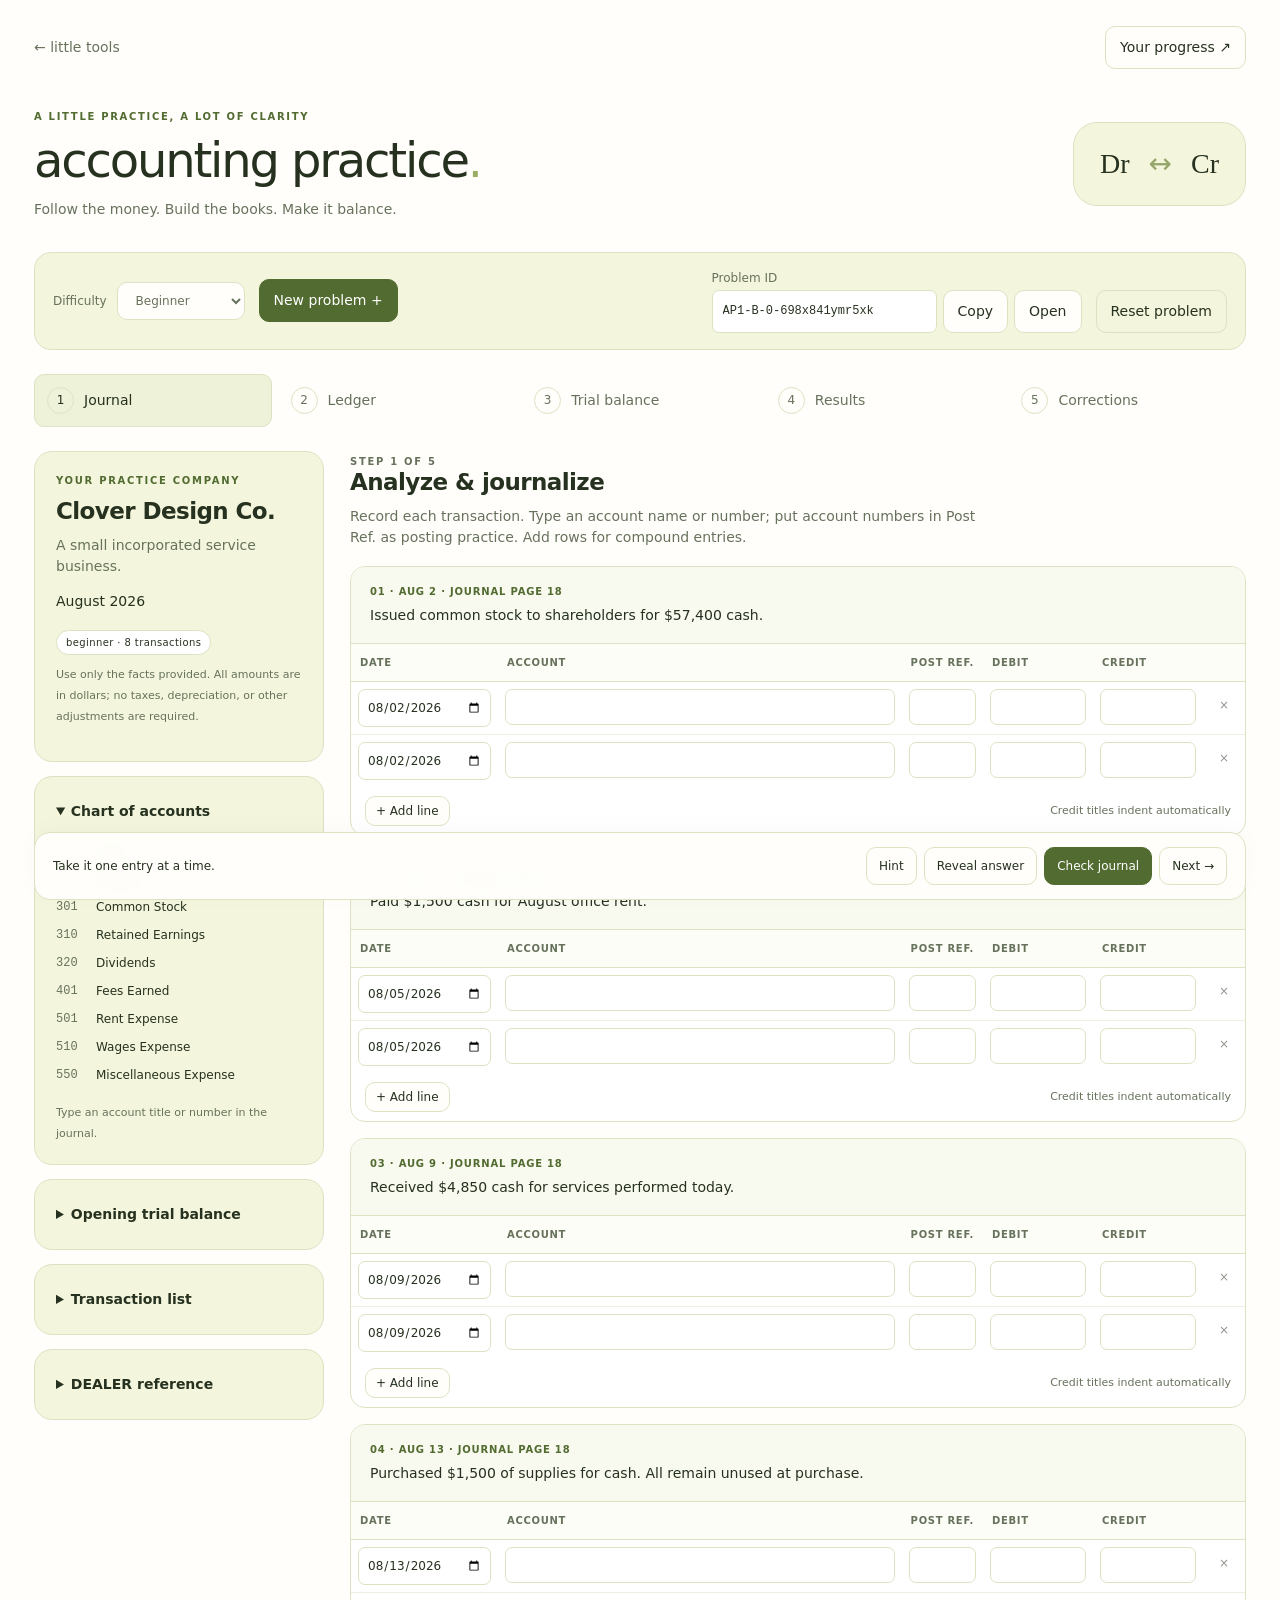
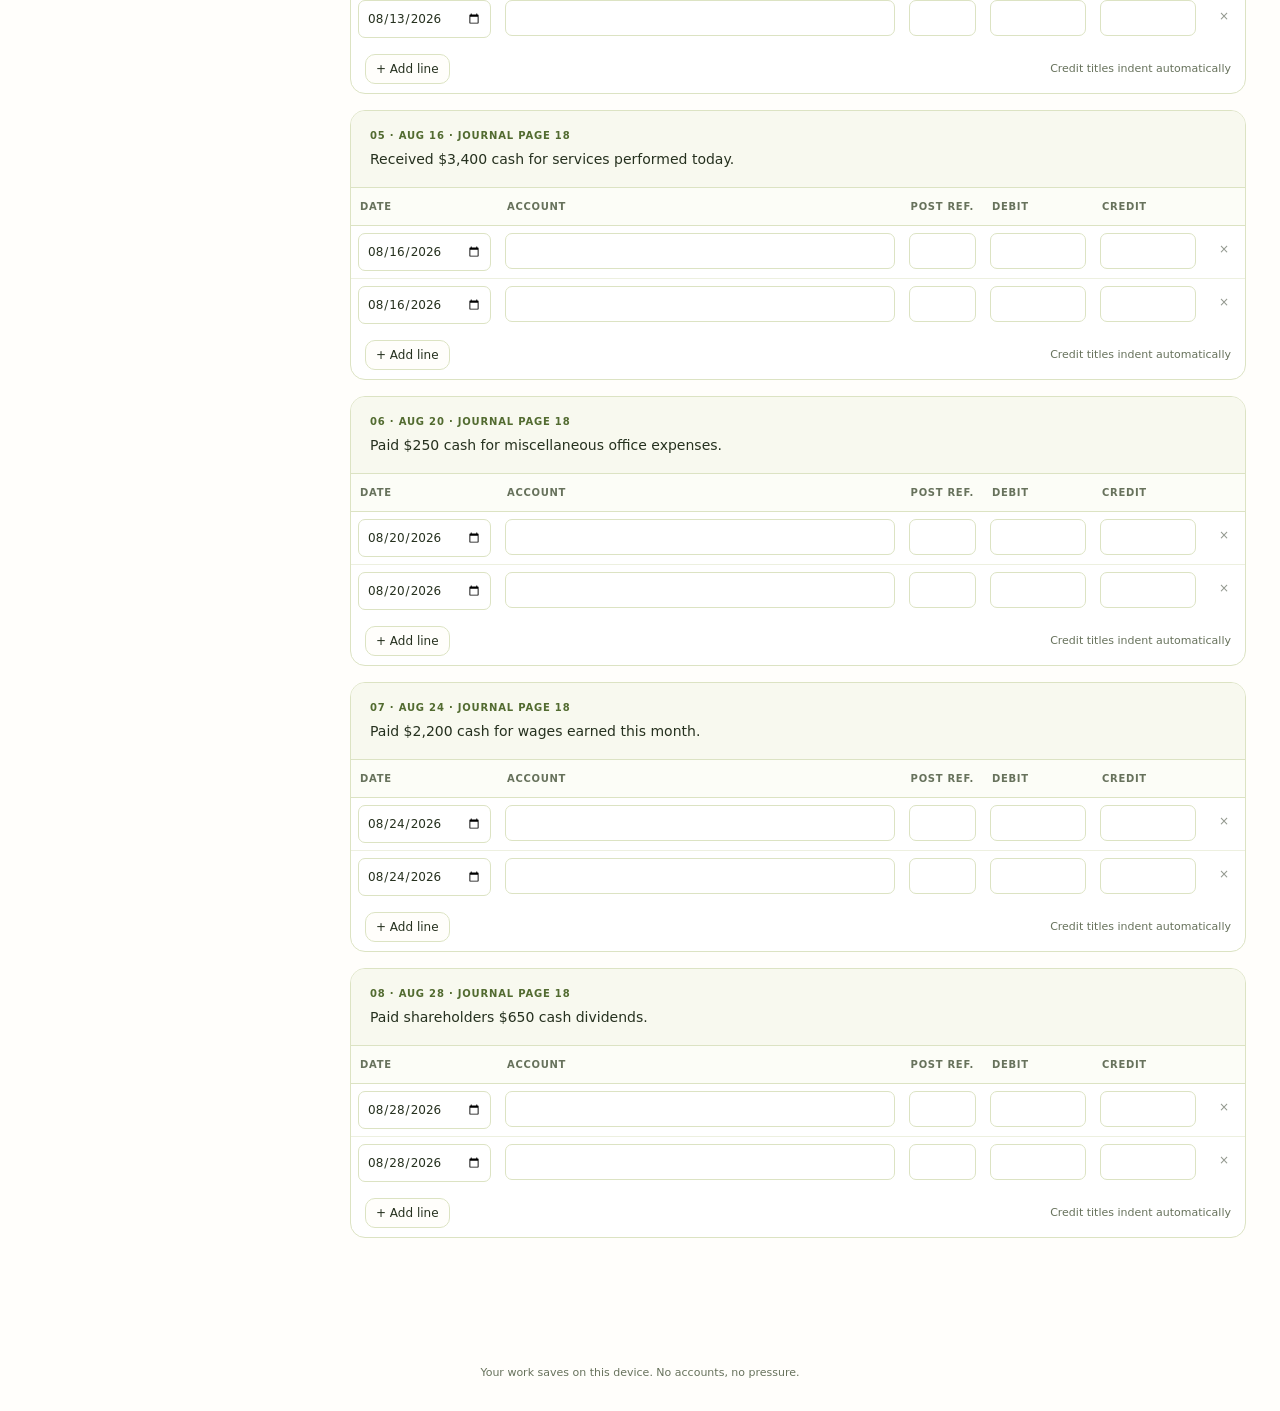
==== public/accounting-practice/index.html @ 3df8e802 "Add complete client-side Accounting Practice workflow" ====
<!doctype html>
<html lang="en">
  <head>
    <meta charset="utf-8" />
    <meta name="viewport" content="width=device-width, initial-scale=1" />
    <meta
      name="description"
      content="Practice the full accounting workflow, from journal entries to financial results, with reproducible problems and helpful feedback."
    />
    <title>accounting practice · little tools</title>
    <link rel="stylesheet" href="./style.css" />
  </head>
  <body>
    <div class="shell">
      <header>
        <a href="/" class="back">← little tools</a
        ><button id="stats-button">Your progress ↗</button>
      </header>
      <section class="hero">
        <div>
          <p class="eyebrow">a little practice, a lot of clarity</p>
          <h1>accounting practice<span>.</span></h1>
          <p class="sub">Follow the money. Build the books. Make it balance.</p>
        </div>
        <div class="hero-mark" aria-hidden="true">Dr <span>↔</span> Cr</div>
      </section>
      <div id="storage-notice" class="notice" role="status" hidden></div>
      <section class="controls" aria-label="Problem controls">
        <label
          >Difficulty<select id="difficulty">
            <option value="beginner">Beginner</option>
            <option value="intermediate">Intermediate</option>
            <option value="advanced">Advanced</option>
            <option value="custom">Custom</option>
          </select></label
        ><button id="new" class="primary">New problem +</button>
        <div class="seed-control">
          <label for="seed">Problem ID</label>
          <div>
            <input
              id="seed"
              spellcheck="false"
              aria-label="Problem ID"
            /><button id="copy" title="Copy Problem ID">Copy</button
            ><button id="open-seed">Open</button>
          </div>
        </div>
        <button id="reset" class="quiet">Reset problem</button>
      </section>
      <fieldset id="custom" hidden>
        <legend>Concepts for your next problem</legend>
        <div id="concepts"></div>
      </fieldset>
      <nav id="steps" aria-label="Practice steps"></nav>
      <div class="layout">
        <aside id="reference"></aside>
        <main id="workspace" tabindex="-1"></main>
      </div>
      <footer class="actionbar">
        <div id="feedback" role="status" aria-live="polite">
          Take it one entry at a time.
        </div>
        <div class="actions">
          <button id="hint">Hint</button
          ><button id="explain" hidden>Show explanation</button
          ><button id="reveal">Reveal answer</button
          ><button id="check" class="primary">Check journal</button
          ><button id="next" title="Next section">Next →</button>
        </div>
      </footer>
      <p class="footnote">
        Your work saves on this device. No accounts, no pressure.
      </p>
    </div>
    <dialog id="stats-dialog">
      <div class="dialog-head">
        <h2>Your practice</h2>
        <button id="close-stats" aria-label="Close statistics">✕</button>
      </div>
      <div id="stats-content"></div>
      <button id="reset-stats">Reset statistics</button>
    </dialog>
    <dialog id="confirm-dialog">
      <h2 id="confirm-title"></h2>
      <p id="confirm-text"></p>
      <form method="dialog">
        <button value="cancel">Keep working</button
        ><button value="confirm" class="primary">Continue</button>
      </form>
    </dialog>
    <datalist id="accounts"></datalist>
    <script type="module" src="./app.mjs"></script>
    <noscript
      >This practice tool needs JavaScript to generate and check
      problems.</noscript
    >
  </body>
</html>
---- public/accounting-practice/style.css ----
:root {
  --bg: #fffefb;
  --panel: #f3f5dc;
  --border: #dce3c3;
  --text: #26311f;
  --muted: #67725c;
  --accent: #526b30;
  --soft: #eef2d8;
  --bad: #a53d33;
  --reveal: #72519b;
}
* {
  box-sizing: border-box;
}
body {
  margin: 0;
  background: var(--bg);
  color: var(--text);
  font-family:
    Inter,
    ui-sans-serif,
    system-ui,
    -apple-system,
    BlinkMacSystemFont,
    "Segoe UI",
    sans-serif;
  font-size: 14px;
  line-height: 1.5;
}
.shell {
  max-width: 1460px;
  margin: auto;
  padding: 26px 34px 0;
}
header,
.hero,
.controls,
.actions,
.dialog-head,
.section-head {
  display: flex;
  align-items: center;
  justify-content: space-between;
  gap: 14px;
}
header {
  margin-bottom: 40px;
}
.back {
  color: var(--muted);
  text-decoration: none;
}
.hero {
  margin-bottom: 32px;
}
.eyebrow {
  text-transform: uppercase;
  font-size: 10px;
  font-weight: 750;
  letter-spacing: 0.17em;
  color: var(--accent);
  margin: 0 0 10px;
}
h1 {
  font-size: clamp(30px, 4vw, 48px);
  font-weight: 450;
  letter-spacing: -0.045em;
  line-height: 1.1;
  margin: 0;
}
h1 span {
  color: #9cae62;
}
.sub {
  color: var(--muted);
  margin: 12px 0 0;
}
.hero-mark {
  background: var(--panel);
  border: 1px solid var(--border);
  padding: 20px 26px;
  border-radius: 24px;
  font-family: Georgia, serif;
  font-size: 28px;
}
.hero-mark span {
  font-family: system-ui;
  color: #96a66a;
  margin: 0 12px;
}
button,
input,
select {
  font: inherit;
  color: inherit;
}
button,
select {
  background: #fffefb;
  border: 1px solid var(--border);
  border-radius: 10px;
  padding: 10px 14px;
  cursor: pointer;
}
button:hover {
  background: var(--soft);
  border-color: #a9b884;
}
button.primary {
  background: var(--accent);
  border-color: var(--accent);
  color: white;
}
button.primary:hover {
  background: #405624;
}
button:disabled {
  opacity: 0.5;
  cursor: default;
}
button.quiet {
  background: transparent;
}
input {
  min-width: 0;
  max-width: 100%;
  padding: 9px 10px;
  border: 1px solid var(--border);
  border-radius: 7px;
  background: white;
}
input:focus,
button:focus-visible,
select:focus-visible,
summary:focus-visible {
  outline: 2px solid var(--accent);
  outline-offset: 2px;
}
label {
  font-size: 12px;
  color: var(--muted);
}
.controls {
  padding: 16px 18px;
  background: var(--panel);
  border: 1px solid var(--border);
  border-radius: 17px;
  justify-content: flex-start;
  flex-wrap: wrap;
}
.controls > label {
  display: flex;
  align-items: center;
  gap: 10px;
}
.seed-control {
  margin-left: auto;
}
.seed-control > div {
  display: flex;
  gap: 6px;
}
.seed-control > label {
  display: block;
  margin-bottom: 3px;
}
.seed-control input {
  width: 225px;
  font-family: ui-monospace, monospace;
  font-size: 12px;
}
.controls #reset {
  align-self: flex-end;
}
fieldset {
  border: 1px solid var(--border);
  border-radius: 14px;
  margin: 14px 0;
  padding: 15px;
}
#concepts {
  display: flex;
  flex-wrap: wrap;
  gap: 12px 20px;
}
#concepts label {
  display: flex;
  gap: 6px;
  align-items: center;
}
#steps {
  display: grid;
  grid-template-columns: repeat(5, 1fr);
  gap: 6px;
  margin: 24px 0;
}
#steps button {
  background: transparent;
  border-color: transparent;
  text-align: left;
  display: flex;
  gap: 10px;
  align-items: center;
  color: var(--muted);
  padding: 12px;
}
#steps button[aria-current="step"] {
  background: var(--soft);
  border-color: var(--border);
  color: var(--text);
}
.step-number {
  border: 1px solid var(--border);
  width: 27px;
  height: 27px;
  display: grid;
  place-items: center;
  border-radius: 50%;
  font-size: 12px;
  flex-shrink: 0;
}
#steps .done .step-number {
  background: var(--accent);
  color: white;
}
.layout {
  display: grid;
  grid-template-columns: 290px minmax(0, 1fr);
  gap: 26px;
  align-items: start;
}
aside {
  min-width: 0;
}
aside .card {
  padding: 21px;
  margin-bottom: 14px;
  border: 1px solid var(--border);
  border-radius: 18px;
  background: var(--panel);
}
h2 {
  font-size: 23px;
  letter-spacing: -0.025em;
  font-weight: 550;
  line-height: 1.2;
  margin: 0 0 10px;
}
h3 {
  font-size: 15px;
  margin: 0 0 8px;
}
p {
  margin: 8px 0 14px;
}
.muted,
small {
  color: var(--muted);
}
small {
  font-size: 11px;
}
.badge {
  font-size: 10px;
  letter-spacing: 0.04em;
  background: white;
  border: 1px solid var(--border);
  border-radius: 20px;
  padding: 4px 9px;
  display: inline-block;
  margin-top: 4px;
}
.account-list {
  padding: 0;
  list-style: none;
  margin: 12px 0;
}
.account-list li {
  display: flex;
  gap: 12px;
  padding: 5px 0;
  font-size: 12px;
}
.account-list code {
  color: var(--muted);
  min-width: 28px;
}
summary {
  cursor: pointer;
  font-weight: 650;
}
details > summary {
  padding: 3px 0;
}
#workspace {
  min-width: 0;
  outline: none;
}
.section-head {
  margin: 3px 0 18px;
  align-items: flex-start;
}
.section-head p {
  margin: 0;
  color: var(--muted);
  max-width: 650px;
}
.paper {
  border: 1px solid var(--border);
  border-radius: 15px;
  overflow: hidden;
  background: white;
  margin-bottom: 16px;
}
.transaction {
  padding: 17px 19px;
  background: #f8f9ef;
  border-bottom: 1px solid var(--border);
}
.transaction .kicker {
  color: var(--accent);
  font-size: 10px;
  letter-spacing: 0.08em;
  font-weight: 750;
  text-transform: uppercase;
  margin-bottom: 6px;
}
.transaction p {
  margin: 0;
  font-size: 14px;
}
.table-wrap {
  overflow: auto;
  max-width: 100%;
}
table {
  border-collapse: collapse;
  width: 100%;
  font-size: 12px;
}
th {
  text-align: left;
  background: #fcfdf7;
  font-size: 10px;
  text-transform: uppercase;
  letter-spacing: 0.07em;
  color: var(--muted);
  font-weight: 650;
  padding: 11px 9px;
  border-bottom: 1px solid var(--border);
  white-space: nowrap;
}
td {
  padding: 7px;
  border-bottom: 1px solid #edf0e0;
  vertical-align: top;
}
tr:last-child td {
  border-bottom: 0;
}
td input {
  width: 100%;
  font-size: 12px;
  padding: 8px;
  min-height: 35px;
}
td.money {
  min-width: 105px;
  width: 110px;
}
td.money input {
  text-align: right;
  font-variant-numeric: tabular-nums;
}
td.account {
  min-width: 220px;
}
td.date {
  min-width: 130px;
  width: 137px;
}
td.ref {
  min-width: 65px;
  width: 70px;
}
td.remove {
  width: 35px;
}
td.remove button {
  padding: 7px 9px;
  border: 0;
  background: transparent;
}
td.credit-title {
  padding-left: 28px;
}
td.credit-title input {
  background: #fcfdf7;
}
.journal-table {
  min-width: 650px;
}
.ledger-table {
  min-width: 850px;
}
.ledger-table td {
  min-width: 90px;
}
.ledger-table td.date {
  min-width: 130px;
}
.balance-cell {
  font-variant-numeric: tabular-nums;
  text-align: right;
  padding-top: 16px;
  white-space: nowrap;
}
.opening-row td {
  color: var(--muted);
  background: #f9faef;
  padding: 12px 9px;
}
.row-footer {
  padding: 9px 14px;
  display: flex;
  justify-content: space-between;
  gap: 10px;
  align-items: center;
}
.row-footer button {
  padding: 5px 10px;
  font-size: 12px;
}
.error-label {
  display: block;
  color: var(--bad);
  font-size: 10px;
  margin-top: 3px;
}
.field-error {
  border-color: #cc8982;
  background: #fff7f5;
}
.field-ok {
  border-color: #8da966;
  background: #f6faef;
}
.field-revealed {
  border-color: #aa90c9;
  background: #f6f0fc;
}
.revealed-banner {
  color: var(--reveal);
  background: #f6f0fc;
  padding: 10px 14px;
  border-radius: 10px;
  margin-bottom: 15px;
}
.ledger-account > summary {
  padding: 15px 18px;
  background: #f8f9ef;
  display: flex;
  justify-content: space-between;
  gap: 12px;
}
.ledger-account > summary:before {
  content: "▸";
  color: var(--accent);
}
.ledger-account[open] > summary:before {
  content: "▾";
}
.ledger-account > summary span:last-child {
  margin-left: auto;
  color: var(--muted);
  font-size: 12px;
  font-weight: 400;
}
.trial-table td:first-child {
  padding: 14px;
  min-width: 200px;
}
.totals td {
  font-weight: 700;
  background: var(--soft);
  text-align: right;
  padding: 14px;
}
.totals td:first-child {
  text-align: left;
}
.result-grid {
  display: grid;
  grid-template-columns: 1fr 1fr;
  gap: 14px;
}
.result-card {
  border: 1px solid var(--border);
  border-radius: 14px;
  padding: 20px;
  background: white;
}
.result-card label {
  font-size: 14px;
  display: block;
  color: var(--text);
  margin-bottom: 9px;
}
.result-card input {
  width: 100%;
}
.result-card p {
  font-size: 12px;
  color: var(--muted);
  margin-bottom: 0;
}
.notice,
.help {
  background: #f4f6df;
  border: 1px solid var(--border);
  border-radius: 12px;
  padding: 14px 18px;
  margin: 14px 0;
}
.help p:last-child {
  margin-bottom: 0;
}
.help ul {
  padding-left: 20px;
}
.actionbar {
  position: sticky;
  bottom: 0;
  z-index: 5;
  display: flex;
  justify-content: space-between;
  align-items: center;
  gap: 16px;
  background: #fffefbf5;
  backdrop-filter: blur(12px);
  border: 1px solid var(--border);
  border-radius: 16px;
  padding: 14px 18px;
  margin-top: 25px;
  box-shadow: 0 -4px 24px #26311f06;
}
#feedback {
  font-size: 12px;
  max-width: 420px;
}
.actions {
  gap: 7px;
  flex-wrap: wrap;
}
.actions button {
  font-size: 12px;
  padding: 9px 12px;
}
.footnote {
  text-align: center;
  color: var(--muted);
  font-size: 11px;
  padding: 10px 0 15px;
}
.correction-questions {
  display: grid;
  gap: 18px;
  padding: 20px;
}
.correction-questions label {
  display: grid;
  gap: 7px;
  color: var(--text);
  font-size: 14px;
}
.correction-questions select {
  max-width: 100%;
  width: 100%;
}
dialog {
  border: 1px solid var(--border);
  border-radius: 22px;
  padding: 26px;
  max-width: 600px;
  width: calc(100% - 30px);
  color: var(--text);
  background: var(--bg);
}
dialog::backdrop {
  background: #26311f66;
  backdrop-filter: blur(3px);
}
dialog form {
  display: flex;
  gap: 10px;
  justify-content: flex-end;
  margin-top: 24px;
}
.stat-grid {
  display: grid;
  grid-template-columns: repeat(3, 1fr);
  gap: 10px;
  margin: 18px 0;
}
.stat-grid > div {
  background: var(--panel);
  padding: 17px 12px;
  border-radius: 12px;
}
.stat-grid strong {
  display: block;
  font-size: 27px;
  font-weight: 500;
}
.stats-table td {
  padding: 11px;
}
.transaction-list {
  padding-left: 18px;
  font-size: 12px;
}
.transaction-list li {
  margin-bottom: 12px;
}
.mini-table {
  margin-top: 14px;
}
.mini-table td {
  padding: 7px 2px;
  font-size: 11px;
}
.mini-table th {
  white-space: normal;
  padding: 6px 2px;
}
[hidden] {
  display: none !important;
}
@media (max-width: 1100px) {
  .layout {
    grid-template-columns: 240px minmax(0, 1fr);
    gap: 18px;
  }
  .shell {
    padding: 20px;
  }
  .actionbar {
    flex-wrap: wrap;
  }
  .seed-control {
    margin-left: 0;
  }
  .hero-mark {
    display: none;
  }
}
@media (max-width: 760px) {
  .shell {
    padding: 16px 12px 0;
  }
  header {
    margin-bottom: 28px;
  }
  .hero {
    margin-bottom: 24px;
  }
  .layout {
    grid-template-columns: minmax(0, 1fr);
  }
  aside {
    align-items: start;
    display: grid;
    grid-template-columns: 1fr 1fr;
    gap: 10px;
  }
  aside .card {
    padding: 15px;
    margin: 0;
  }
  aside .company-card {
    grid-column: 1/-1;
  }
  .company-card p {
    margin-bottom: 6px;
  }
  #steps {
    gap: 2px;
  }
  #steps button {
    padding: 8px 2px;
    flex-direction: column;
    gap: 5px;
    text-align: center;
    font-size: 10px;
  }
  .seed-control {
    width: 100%;
  }
  .seed-control input {
    flex: 1;
    width: 100px;
  }
  .controls #reset {
    margin-left: auto;
  }
  .result-grid {
    grid-template-columns: 1fr;
  }
  .actionbar {
    position: static;
    padding: 13px;
  }
  .actions {
    width: 100%;
  }
  .actions .primary {
    flex: 1;
  }
  .controls {
    padding: 12px;
    gap: 10px;
  }
  .controls > label {
    flex: 1;
  }
  .controls select {
    max-width: 150px;
  }
  .correction-questions select {
    font-size: 12px;
  }
  .stat-grid {
    gap: 5px;
  }
  .stat-grid > div {
    padding: 12px 7px;
  }
  .stat-grid strong {
    font-size: 24px;
  }
}
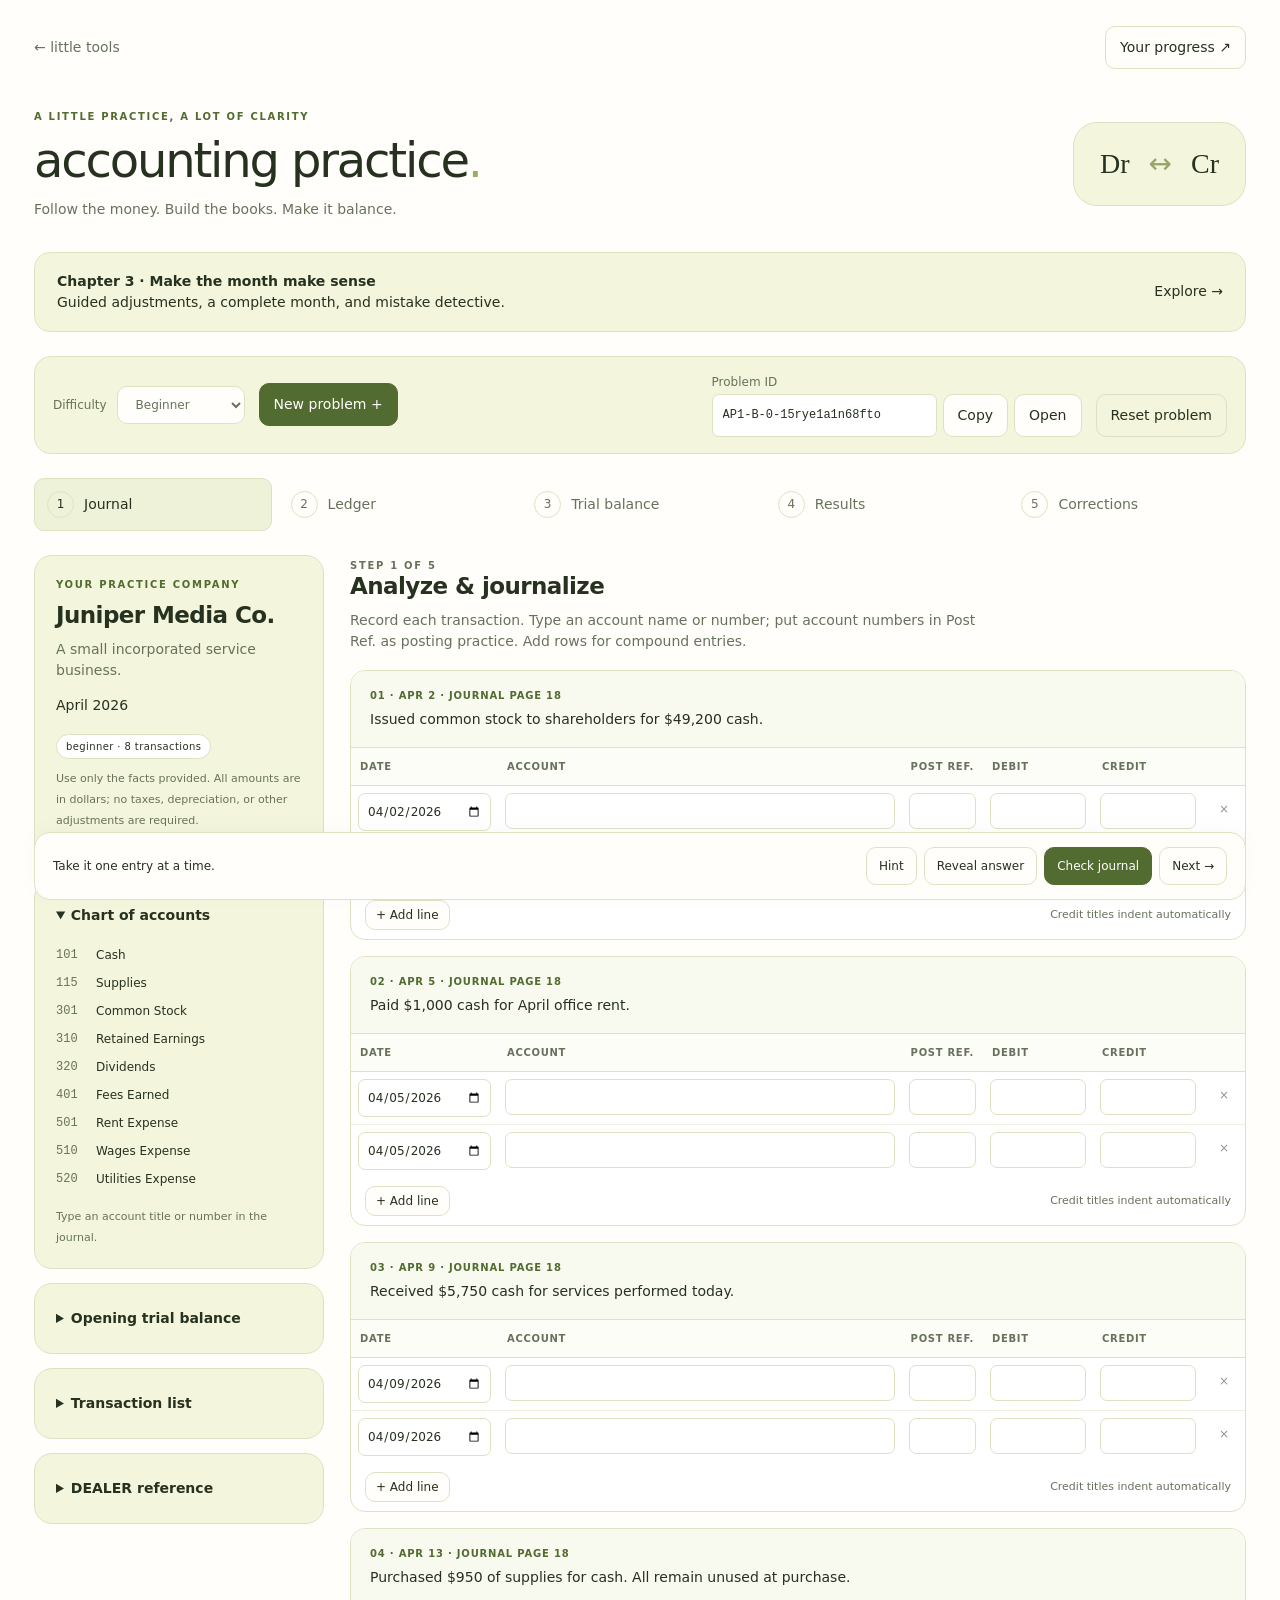
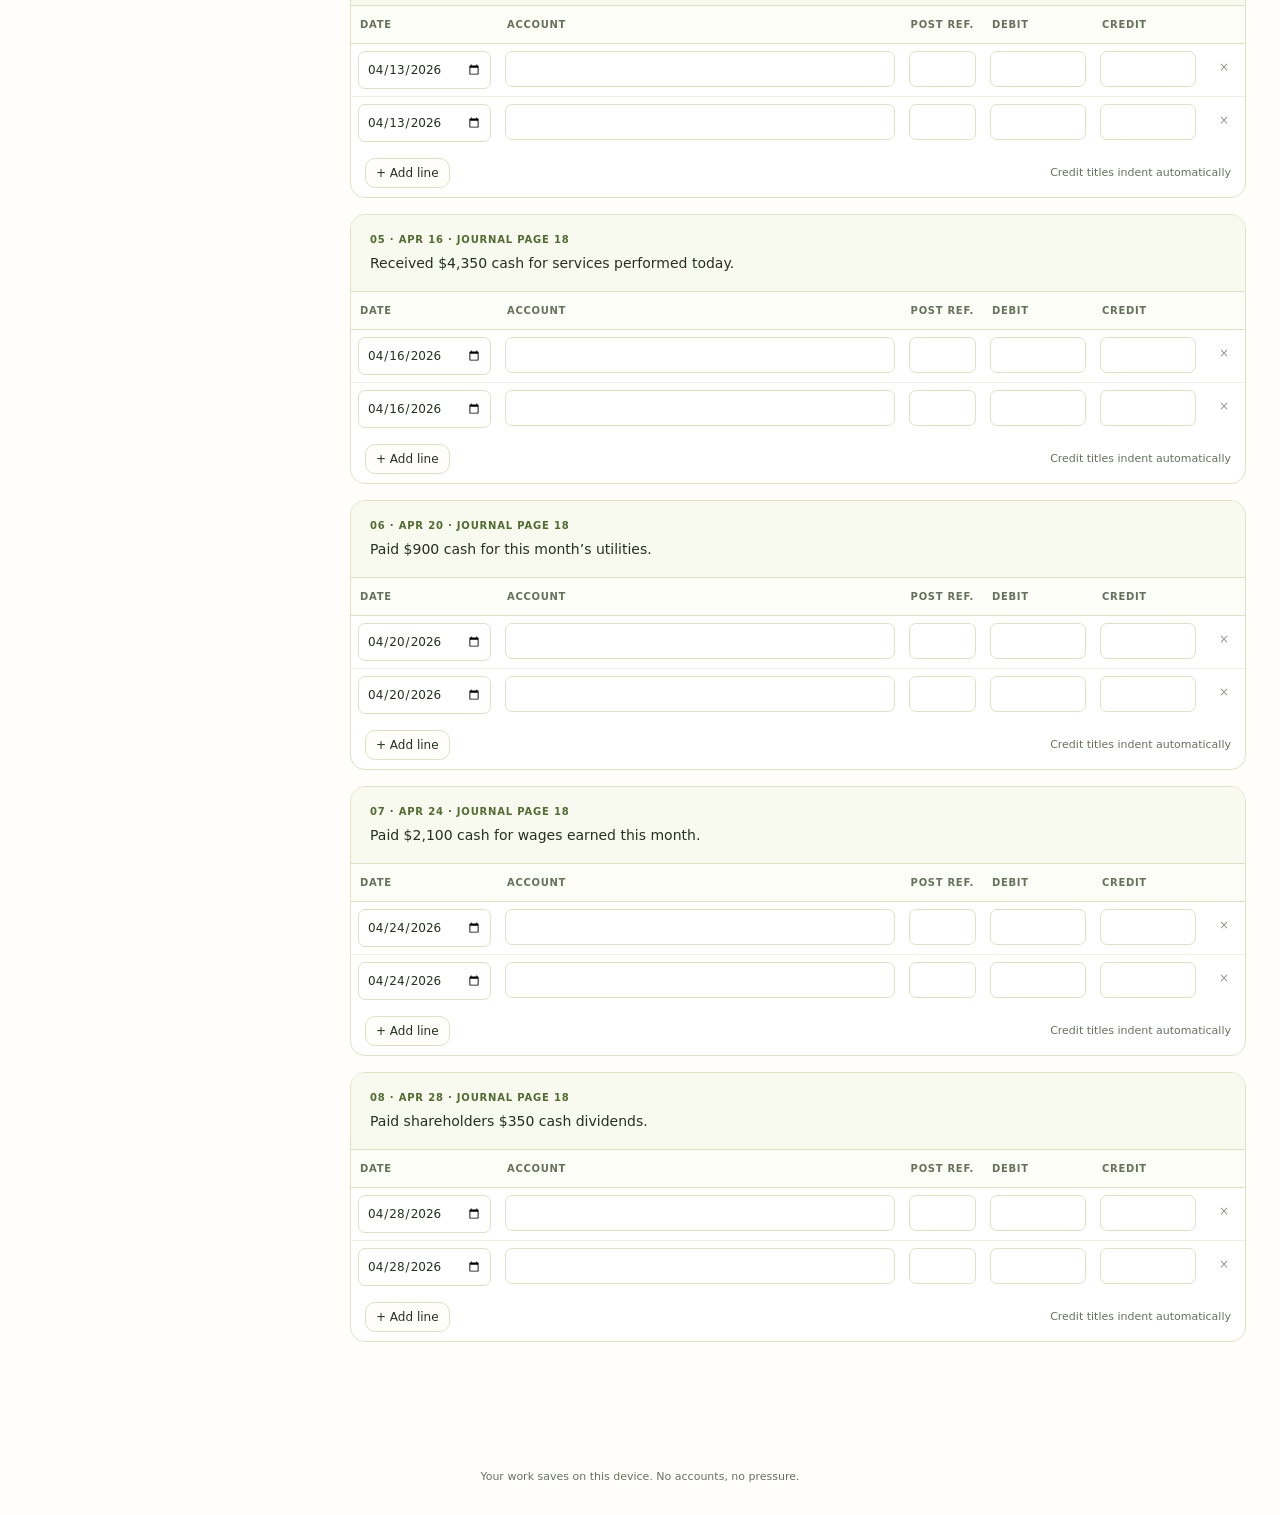
==== commit c5780f07: "Add Chapter 3 adjustment learning module and full-month practice" ====
--- a/public/accounting-practice/index.html
+++ b/public/accounting-practice/index.html
@@ -24,6 +24,7 @@
         </div>
         <div class="hero-mark" aria-hidden="true">Dr <span>↔</span> Cr</div>
       </section>
+      <a class="chapter-link" href="./chapter-3/"><span><strong>Chapter 3 · Make the month make sense</strong><br>Guided adjustments, a complete month, and mistake detective.</span><span aria-hidden="true">Explore →</span></a>
       <div id="storage-notice" class="notice" role="status" hidden></div>
       <section class="controls" aria-label="Problem controls">
         <label
--- a/public/accounting-practice/style.css
+++ b/public/accounting-practice/style.css
@@ -739,3 +739,9 @@
     font-size: 24px;
   }
 }
+
+.chapter-link { display:flex; align-items:center; justify-content:space-between; gap:18px; padding:18px 22px; margin:0 0 24px; background:var(--panel); border:1px solid var(--border); border-radius:16px; color:var(--text); text-decoration:none; }
+.chapter-link strong { font-weight:600; }
+.chapter-link:hover { background:var(--soft); }
+.chapter-link:focus-visible { outline:3px solid var(--accent); outline-offset:4px; }
+@media(max-width:560px) { .chapter-link { padding:16px; flex-wrap:wrap; } }
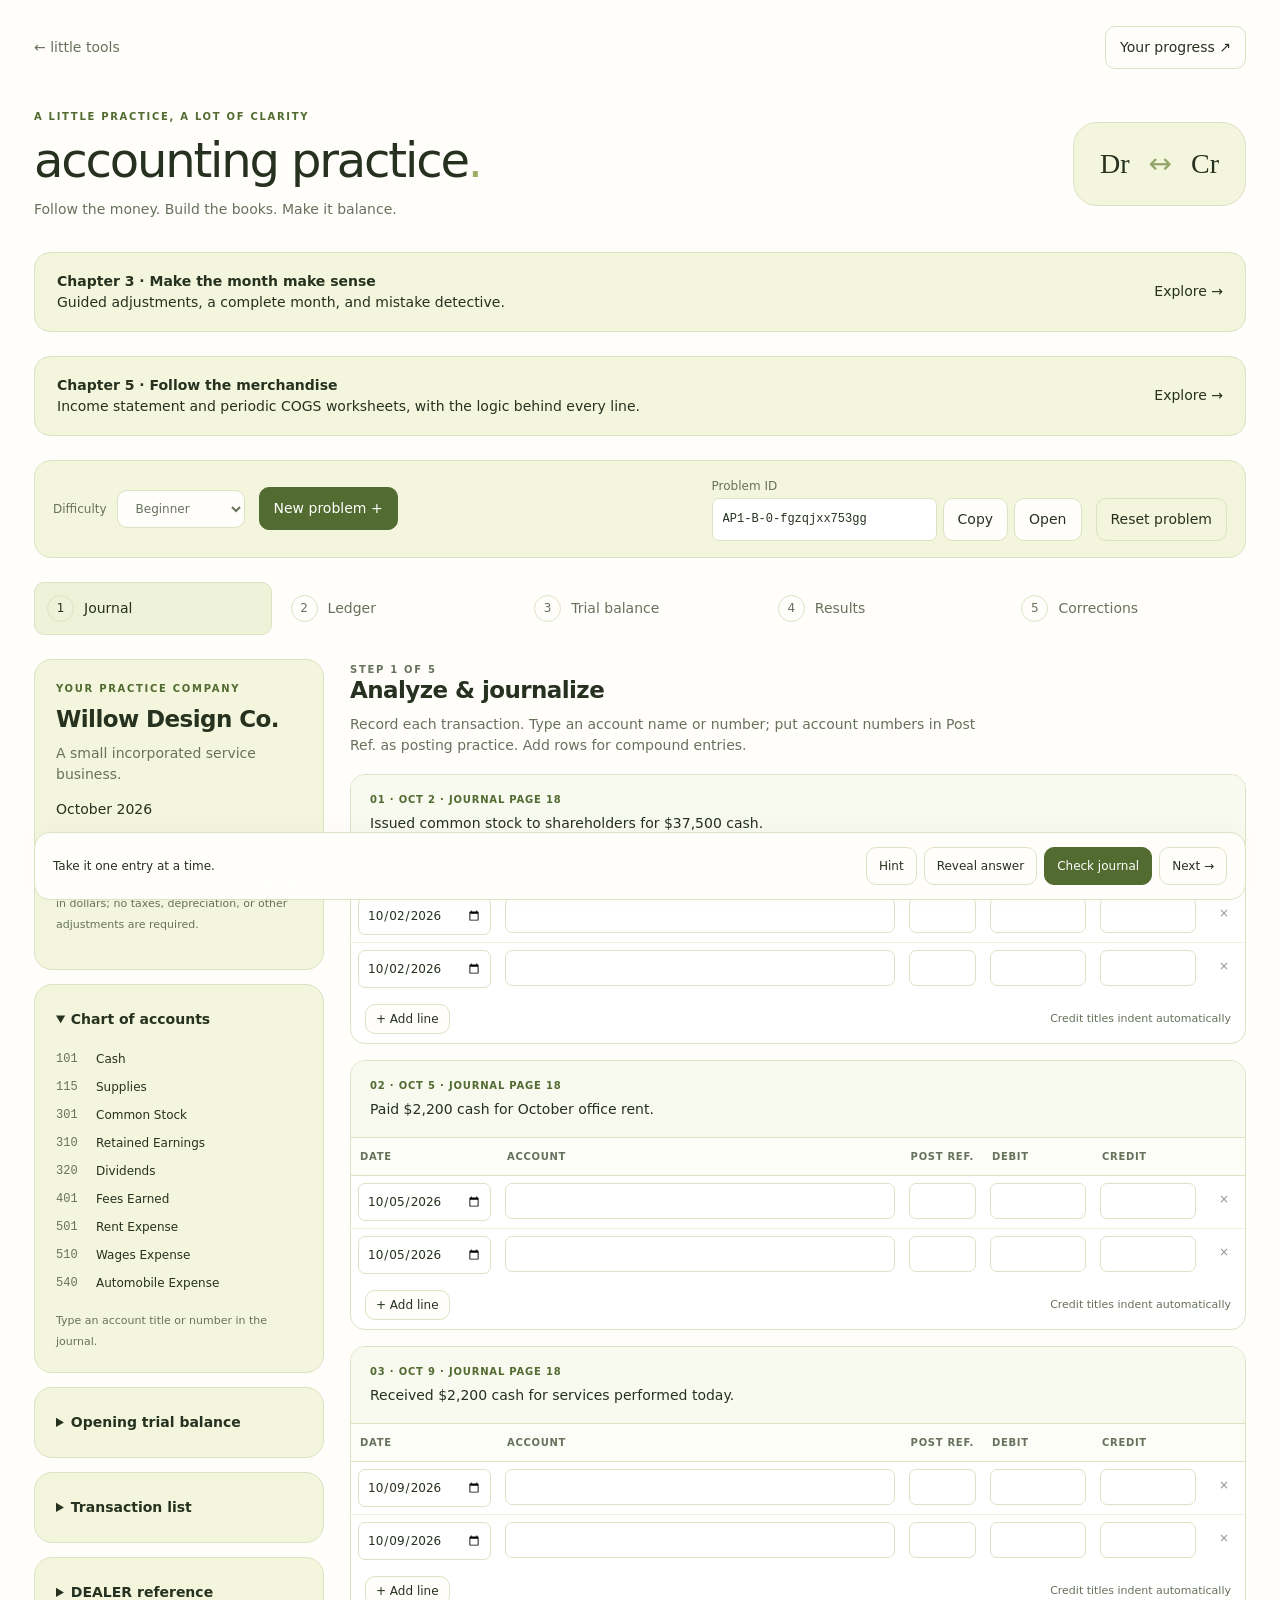
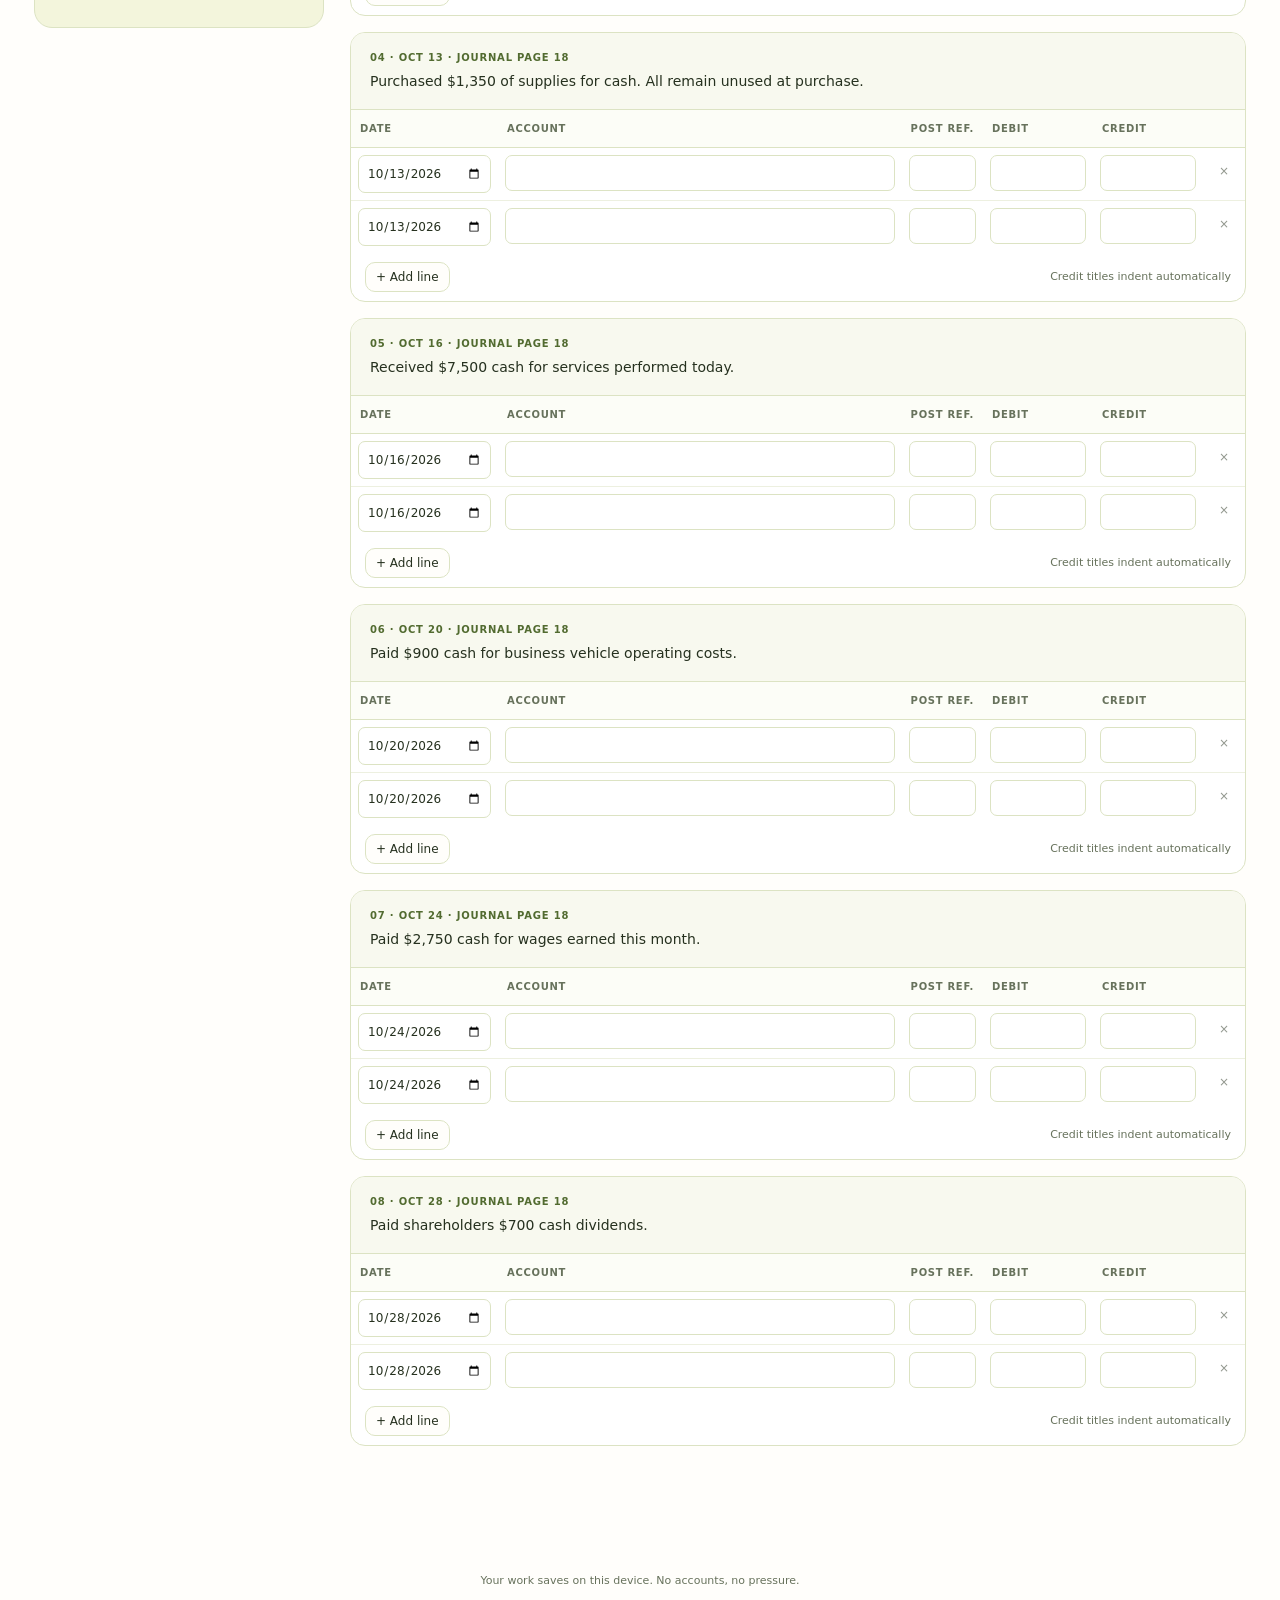
==== commit 6148a13f: "Add Chapter 5 merchandising statement practice" ====
--- a/public/accounting-practice/index.html
+++ b/public/accounting-practice/index.html
@@ -25,6 +25,7 @@
         <div class="hero-mark" aria-hidden="true">Dr <span>↔</span> Cr</div>
       </section>
       <a class="chapter-link" href="./chapter-3/"><span><strong>Chapter 3 · Make the month make sense</strong><br>Guided adjustments, a complete month, and mistake detective.</span><span aria-hidden="true">Explore →</span></a>
+      <a class="chapter-link" href="./chapter-5/"><span><strong>Chapter 5 · Follow the merchandise</strong><br>Income statement and periodic COGS worksheets, with the logic behind every line.</span><span aria-hidden="true">Explore →</span></a>
       <div id="storage-notice" class="notice" role="status" hidden></div>
       <section class="controls" aria-label="Problem controls">
         <label
